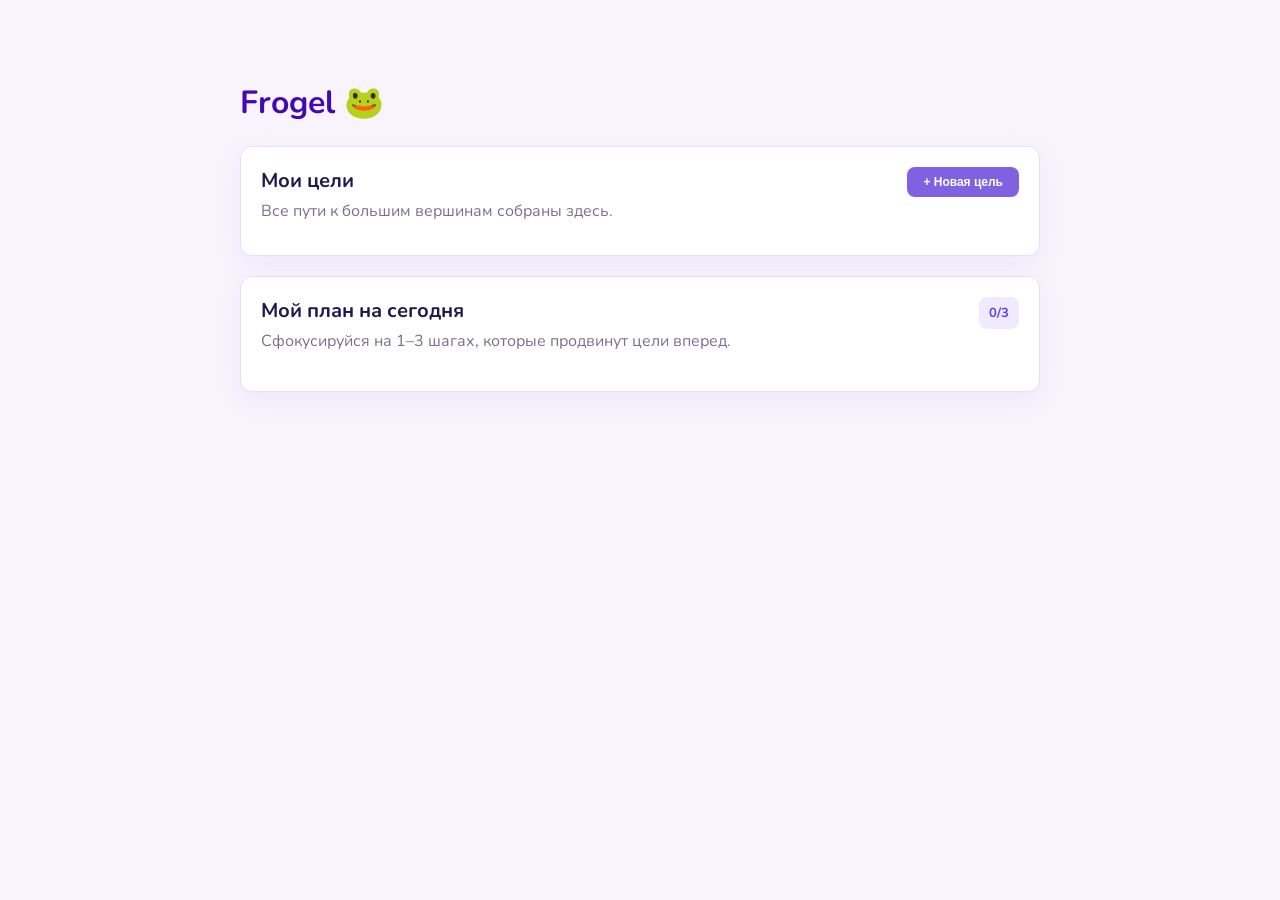
==== index.html @ 70a78878 "Polish goal modal and add step copy action" ====
<!DOCTYPE html>
<html lang="ru">
<head>
    <meta charset="UTF-8">
    <title>Frogel</title>

    <link rel="preconnect" href="https://fonts.googleapis.com">
    <link rel="preconnect" href="https://fonts.gstatic.com" crossorigin>
    <link href="https://fonts.googleapis.com/css2?family=Nunito:wght@400;600;700;800&display=swap" rel="stylesheet">

    <link rel="stylesheet" href="styles.css">

</head>
<body>
<h1>Frogel 🐸</h1>

<div class="my-goals-block">
    <div class="my-goals-header">
        <div>
            <h2>Мои цели</h2>
            <p>Все пути к большим вершинам собраны здесь.</p>
        </div>
        <button id="openNewGoalModal" class="new-goal-button" type="button">+ Новая цель</button>
    </div>
    <div id="goals"></div>
</div>

<div class="bottom-row">
    <section class="today-plan-card">
        <div class="today-plan-header">
            <div>
                <h2>Мой план на сегодня</h2>
                <p>
                    Сфокусируйся на 1–3 шагах, которые продвинут цели вперед.
                </p>
            </div>

            <span id="todayPlanCounter" class="today-plan-counter">
                0/3
            </span>
        </div>

        <div id="todayPlanList" class="today-plan-list"></div>

        <button
                id="dayResultsButton"
                class="day-results-button hidden"
                type="button">
            Итоги дня →
        </button>
    </section>

    <section id="attentionBlock" class="attention-card hidden">
        <div class="attention-header">
            <div>
                <h2>Требуют внимания</h2>
                <p>
                    Цели, к которым стоит вернуться.
                </p>
            </div>

            <span id="attentionCounter" class="attention-counter">
                0
            </span>
        </div>

        <div id="attentionList" class="attention-list"></div>

        <button
                id="showAllAttentionButton"
                class="attention-show-all hidden">
            Показать все
        </button>
    </section>
</div>

<div id="dayResultsModal" class="modal hidden">
    <div class="modal-content day-results-modal-content">
        <div class="day-results-modal-header">
            <div>
                <h2>Итоги дня</h2>
                <p>
                    Здесь собираются шаги, которые уже прошли через сегодняшний план.
                </p>
            </div>

            <button
                    id="closeDayResultsButton"
                    class="day-results-close-button"
                    type="button"
                    aria-label="Закрыть итоги дня">
                ×
            </button>
        </div>

        <div class="day-results-section">
            <h3>Пройдено</h3>
            <div id="dayResultsDoneList"></div>
        </div>

        <div class="day-results-section">
            <h3>Ещё в процессе</h3>
            <div id="dayResultsInProgressList"></div>
        </div>
    </div>
</div>

<div id="newGoalModal" class="modal hidden">
    <div class="new-goal-modal-content">

        <div class="add-step-modal-header">
            <div>
                <h2>Новая цель</h2>
                <p>Создай цель и сразу разбей её на первые шаги.</p>
            </div>
            <button id="closeNewGoalModal" class="modal-close-button" type="button">×</button>
        </div>

        <div class="new-goal-modal-body">
            <div class="add-step-field">
                <label for="newGoalTitle">Название цели</label>
                <input type="text" id="newGoalTitle" placeholder="Например: выучить испанский">
                <span class="field-error hidden" id="errorNewGoalTitle"></span>
            </div>

            <div class="add-step-field">
                <label for="newGoalDeadline">Срок цели</label>
                <input type="date" id="newGoalDeadline" class="add-step-date-input">
            </div>

            <div class="add-step-field">
                <label for="newGoalDescription">Описание</label>
                <textarea id="newGoalDescription" class="new-goal-textarea" placeholder="Что важно помнить об этой цели..." rows="2"></textarea>
            </div>

            <div class="new-goal-divider">
                <span class="new-goal-divider-label">Шаги</span>
            </div>

            <div id="newGoalStepsContainer"></div>

            <button id="addStepBlockButton" type="button" class="new-goal-add-step-btn">+ Добавить шаг</button>
        </div>

        <div class="new-goal-modal-footer">
            <button id="submitNewGoalButton" type="button" class="add-step-submit-button">Добавить</button>
        </div>

    </div>
</div>

<div id="deleteGoalModal" class="modal hidden">
    <div class="modal-content delete-goal-modal-content">
        <h2>Удалить цель?</h2>

        <p class="modal-hint">
            Цель и все её шаги исчезнут из маршрута.
        </p>

        <div class="modal-actions">
            <button
                    id="cancelDeleteGoalButton"
                    class="secondary-button"
                    type="button">
                Оставить
            </button>

            <button
                    id="confirmDeleteGoalButton"
                    class="danger-button"
                    type="button">
                Удалить
            </button>
        </div>
    </div>
</div>

<script src="api.js"></script>
<script src="deadlineUtils.js"></script>
<script src="russianTextUtils.js"></script>
<script src="toastUtils.js"></script>
<script src="todayPlan.js"></script>
<script src="attention.js"></script>
<script src="script.js"></script>

</body>
</html>
---- styles.css ----
:root {
    /* Spacing */
    --space-1:  4px;
    --space-2:  8px;
    --space-3:  12px;
    --space-4:  16px;
    --space-5:  20px;
    --space-6:  24px;
    --space-8:  32px;
    --space-10: 40px;
    --space-12: 48px;

    /* Border radius */
    --radius-sm:  8px;
    --radius-md:  12px;
    --radius-lg:  16px;
    --radius-xl:  20px;
    --radius-2xl: 24px;

    /* Font sizes */
    --font-xs:   12px;
    --font-base: 16px;
    --font-lg:   20px;
    --font-xl:   24px;
    --font-2xl:  32px;
}

  body {
            font-family: "Nunito", "Inter", "Segoe UI", system-ui, -apple-system, BlinkMacSystemFont, sans-serif;
            max-width: 800px;
            margin: 40px auto;
            padding: 20px;
            background-color: #f8f4fc;
        }

        h1 {
            color: #4408b4;
        }

.attention-card {
    background: #fffdf8;
    padding: 20px;
    margin-bottom: 20px;

    border-radius: 12px;
    border: 1px solid #ffe4b8;
    box-shadow: 0 8px 24px rgba(180, 160, 255, 0.12);
}

.attention-header {
    display: flex;
    justify-content: space-between;
    align-items: flex-start;
    gap: 16px;
}

.attention-header h2 {
    margin: 0 0 6px;
    color: #24194f;
    font-size: 20px;
}

.attention-header p {
    margin: 0;
    color: #7a6f91;
    line-height: 1.45;
}

.attention-counter {
    padding: 7px 10px;
    border-radius: 8px;

    background: #fff0d1;
    color: #9a6200;

    font-size: 13px;
    font-weight: 700;

    white-space: nowrap;
}

.attention-list {
    margin-top: 18px;

    border: none;
    border-radius: 12px;

    overflow: hidden;

    background: #fffffc;
}

.attention-list::before {
    content: "";
    display: none;
}

.attention-item {
    display: grid;
    grid-template-columns: auto 1fr auto;
    align-items: center;
    gap: 12px;

    padding: 14px 16px;

    background: #fffffc;
    border-bottom: 1px solid #fff4dd;
}

.attention-item:last-child {
    border-bottom: none;
}

.attention-dot {
    width: 10px;
    height: 10px;
    border-radius: 999px;
}

.attention-item-title {
    display: block;
    margin-bottom: 3px;

    color: #24194f;
    font-weight: 700;
}

.attention-item-reason {
    display: block;

    color: #7a6f91;
    font-size: 13px;
}

.attention-item-meta {
    display: block;
    font-size: var(--font-xs);
    line-height: 16px;
    color: #9b92b4;
    margin-bottom: 2px;
}

.attention-past .attention-dot {
    background: #eb5757;
}

.attention-soon .attention-dot {
    background: #f2c94c;
}

.attention-no-step .attention-dot {
    background: #8b7dff;
}

.attention-open-button {
    padding: 8px 12px;
    border-radius: 6px;

    background: #fffdf8;
    color: #5f3ee8;

    border: 1px solid #eadcff;

    font-size: 13px;
    font-weight: 700;
}

.attention-open-button:hover {
    background: #f5efff;
    transform: none;
}

.attention-show-all {
    margin-top: 12px;
    padding: 0;

    background: transparent;
    color: #5f3ee8;

    font-weight: 700;
}

.attention-show-all:hover {
    background: transparent;
    transform: none;
}

        .goal-card {
            display: grid;
            grid-template-columns: 1.4fr 1fr 0.6fr 0.8fr 40px;
            align-items: center;
            gap: var(--space-5);

            background: #ffffff;
            padding: var(--space-5) var(--space-6);
            margin-bottom: var(--space-3);

            border-radius: var(--radius-lg);
            border: 1px solid #eadcff;
            box-shadow: 0 8px 24px rgba(180, 160, 255, 0.14);
        }

        .my-goals-block .goal-card {
            border-radius: 0;
            border: none;
            border-bottom: 1px solid #f1e8ff;
            box-shadow: none;
            margin-bottom: 0;
            padding: var(--space-3) var(--space-4);
        }

        .my-goals-block .goal-card:last-child {
            border-bottom: none;
        }

        .my-goals-block .goal-card-clickable:hover {
            transform: none;
            background: #faf8ff;
            box-shadow: none;
        }

        .my-goals-block .goal-card h3 {
            font-size: var(--font-base);
        }

        .goal-card-clickable {
            cursor: pointer;
        }

        .goal-card-clickable:hover {
            transform: translateY(-2px);
            box-shadow: 0 12px 30px rgba(120, 90, 255, 0.18);
        }

        .goal-card-clickable:focus-visible {
            outline: none;
            border-color: #8061e2;
            box-shadow: 0 0 0 4px rgba(111, 76, 255, 0.16);
        }

        .goal-card h3 {
            margin: 0 0 4px;
            color: #24194f;
            font-size: var(--font-lg);
        }

        .goal-card-main {
            display: flex;
            align-items: center;
            gap: var(--space-4);
        }

        .goal-meta {
            margin: 0;
            color: #7a6f91;
            font-size: var(--font-xs);
        }

        .goal-card-progress-summary {
            display: flex;
            flex-direction: column;
            gap: 4px;
        }

        .goal-card-progress-summary span {
            color: #7a6f91;
            font-size: var(--font-xs);
        }

        .goal-card-progress-summary strong {
            color: #24194f;
            font-size: var(--font-lg);
        }

        .goal-card-route-point {
            display: flex;
            align-items: center;
            gap: 10px;
        }

        .goal-card-route-point strong {
            display: block;
            color: #24194f;
            font-size: var(--font-base);
        }

        .goal-card-route-label {
            display: block;
            margin-bottom: var(--space-1);

            color: #7a6f91;
            font-size: var(--font-xs);
            font-weight: 600;
        }

        .deadline-status-dot {
            width: 10px;
            height: 10px;
            flex: 0 0 10px;

            border-radius: 999px;
        }

        .deadline-dot-far {
            background: #6fcf97;
        }

        .deadline-dot-soon {
            background: #f2c94c;
        }

        .deadline-dot-past {
            background: #eb5757;
        }

        .deadline-dot-empty {
            background: #c9c2df;
        }

        .goal-card-actions {
            display: flex;
            gap: 8px;
            justify-content: flex-end;
            flex-wrap: wrap;
        }

        .goal-row-bar-cell {
            display: flex;
            align-items: center;
        }

        .goal-row-mini-bar {
            width: 100%;
            height: 10px;
            background: #f1e8ff;
            border-radius: 999px;
            overflow: hidden;
        }

        .goal-row-mini-fill {
            height: 100%;
            background: linear-gradient(135deg, #ff9ed8, #9dcfff, #bba7ff);
            border-radius: 999px;
            transition: width 0.25s ease;
        }

        .goal-row-count-block {
            display: flex;
            flex-direction: column;
            align-items: flex-start;
            gap: 2px;
            white-space: nowrap;
        }

        .goal-row-count {
            color: #7a6f91;
            font-size: var(--font-xs);
            line-height: 16px;
        }

        .goal-row-count-done {
            color: #24194f;
            font-weight: 700;
        }

        .goal-row-percent {
            color: #24194f;
            font-size: var(--font-base);
            font-weight: 700;
            line-height: 24px;
        }

        .today-plan-card {
            background: #ffffff;
            padding: 20px;
            margin-bottom: 20px;

            border-radius: 12px;
            border: 1px solid #eadcff;
            box-shadow: 0 8px 24px rgba(180, 160, 255, 0.14);
        }

        .today-plan-header {
            display: flex;
            justify-content: space-between;
            align-items: flex-start;
            gap: 16px;
        }

        .today-plan-header h2 {
            margin: 0 0 6px;
            color: #24194f;
            font-size: 20px;
        }

        .today-plan-header p {
            margin: 0;
            color: #7a6f91;
            line-height: 1.45;
        }

        .today-plan-counter {
            padding: 7px 10px;
            border-radius: 8px;

            background: #f0eaff;
            color: #5f3ee8;

            font-size: 13px;
            font-weight: 700;

            white-space: nowrap;
        }

        .today-plan-list {
            margin-top: 18px;
        }

        /* Shared empty state pattern */
        .empty-state {
            padding: var(--space-5) var(--space-6);
            border: 1px solid #eadcff;
            border-radius: var(--radius-lg);
            background: linear-gradient(135deg, #fff7fb, #f7f1ff);
            text-align: center;
        }

        .empty-state-title {
            font-size: var(--font-base);
            font-weight: 600;
            line-height: 24px;
            color: #24194f;
            margin: 0 0 var(--space-2);
        }

        .empty-state-text {
            font-size: var(--font-xs);
            line-height: 16px;
            color: #7a6f91;
            margin: 0;
        }

        .today-plan-empty {
            padding: 16px;
            border-radius: 8px;

            background: linear-gradient(135deg, #fff7fb, #f7f1ff);
            color: #7a6f91;

            line-height: 1.5;
        }

        .today-plan-item {
            display: flex;
            align-items: center;
            gap: 10px;

            padding: 12px 0;
            border-bottom: 1px solid #f1e8ff;
        }

        .today-plan-item {
            position: relative;
        }

        .today-plan-remove-button {
            margin-left: auto;

            width: 32px;
            height: 32px;
            padding: 0;

            display: flex;
            align-items: center;
            justify-content: center;

            border-radius: 8px;

            background: #f0eaff;
            color: #5f3ee8;

            font-size: 22px;
            line-height: 1;
            font-weight: 700;
        }

        .today-plan-remove-button:hover {
            background: #e2d8ff;
            transform: none;
        }

        .today-plan-item:last-child {
            border-bottom: none;
        }

        .today-plan-item input[type="checkbox"] {
            width: 18px;
            height: 18px;
        }

        .today-plan-item-text {
            display: flex;
            flex-direction: column;
            gap: 3px;
        }

        .today-plan-item-title {
            color: #24194f;
            font-weight: 700;
        }

        .today-plan-item-goal {
            color: #7a6f91;
            font-size: 13px;
        }

        .today-plan-item.completed .today-plan-item-title {
            text-decoration: line-through;
            opacity: 0.65;
        }

        .day-results-button {
            margin-top: 14px;
            padding: 0;

            background: transparent;
            color: #5f3ee8;

            font-weight: 700;
        }

        .day-results-button:hover {
            background: transparent;
            transform: none;
        }

        .progress-bar {
            width: 100%;
            height: 12px;
            background: #f1e8ff;
            border-radius: 999px;
            overflow: hidden;
            margin: var(--space-3) 0 var(--space-4);
        }

        .progress-fill {
            height: 100%;
            border-radius: 999px;
            background: linear-gradient(135deg, #ff9ed8, #9dcfff, #bba7ff);
            transition: width 0.25s ease;
        }

        .route-point {
            display: flex;
            flex-direction: column;
            gap: var(--space-1);

            margin-top: var(--space-4);
            padding: var(--space-4);

            border-radius: var(--radius-md);
            border: 1px solid #eadcff;

            background: linear-gradient(135deg, #fff7fb, #f7f1ff);
        }

        .route-point-content {
            display: flex;
            justify-content: space-between;
            align-items: center;
            gap: 16px;
        }

        .route-point-content > div {
            display: flex;
            flex-direction: column;
            gap: 4px;
        }

        .route-point-edit-button {
            padding: var(--space-2) var(--space-4);
            border-radius: var(--radius-sm);

            background: rgba(111, 76, 255, 0.1);
            color: #5f3ee8;

            font-size: var(--font-xs);
            font-weight: 700;

            white-space: nowrap;
        }

        .route-point-edit-button:hover {
            background: rgba(111, 76, 255, 0.16);
        }

        .route-point-label {
            font-size: 12px;
            font-weight: 700;
            letter-spacing: 0.03em;
            text-transform: uppercase;
            color: #8b7dff;
        }

        .route-point strong {
            color: #3b2f63;
            font-size: var(--font-base);
        }

        .route-point small {
            color: #7a6f91;
        }

        .route-point-far {
            border-color: #cdeedc;
            background: linear-gradient(135deg, #f7fff9, #eafaf1);
        }

        .route-point-soon {
            border-color: #ffe6a8;
            background: linear-gradient(135deg, #fffdf5, #fff6d8);
        }

        .route-point-past {
            border-color: #ffb8c8;
            background: linear-gradient(135deg, #fff5f7, #ffe8ee);
        }

        .route-point-empty {
            border-style: dashed;
            background: #ffffff;
        }

        .goal-page {
            max-width: 900px;
            margin: 40px auto;
            padding: 24px;
        }

        .back-link {
            display: inline-block;
            margin-bottom: 20px;
            color: #7b61ff;
            text-decoration: none;
            font-weight: 600;
        }

        .goal-hero,
        .goal-section {
            background: #ffffff;
            border: 1px solid #eadcff;
            border-radius: var(--radius-lg);
            padding: var(--space-6);
            margin-bottom: var(--space-5);
            box-shadow: 0 10px 30px rgba(180, 160, 255, 0.16);
        }

        .goal-hero h1 {
            margin-top: 0;
            margin-bottom: var(--space-2);
            color: #3b2f63;
            font-size: var(--font-2xl);
            line-height: 1.2;
        }

        .goal-section h2 {
            font-size: var(--font-lg);
            margin: 0;
            color: #24194f;
        }

        .goal-hero > p {
            font-size: var(--font-base);
            color: #7a6f91;
            margin: var(--space-2) 0;
            line-height: 1.5;
        }

        #goalProgress {
            font-weight: 700;
            color: #24194f;
            font-size: var(--font-lg);
        }

        #goalParts > div {
            display: flex;
            justify-content: space-between;
            align-items: center;
            gap: var(--space-4);
            padding: var(--space-4) 0;
            border-bottom: 1px solid #f1e8ff;
        }

        #goalParts > div:last-child {
            border-bottom: none;
        }

        #goalParts label {
            display: flex;
            align-items: center;
            gap: 10px;
        }

        #goalParts input[type="checkbox"] {
            width: 18px;
            height: 18px;
        }

        #newPartInput {
            width: 100%;
            box-sizing: border-box;
            padding: 12px 14px;
            margin-bottom: 12px;
            border: 1px solid #eadcff;
            border-radius: 12px;
        }

        button {
            cursor: pointer;
            border: none;
            border-radius: 8px;
            padding: 10px 16px;
            font-size: 14px;
            font-weight: 600;
            transition: 0.2s;
        }

        .delete-button {
            background: #f1e8ff;
            color: #6b4eff;
        }

        .delete-button:hover {
            background: #eadcff;
        }

        button:hover {
            transform: translateY(-1px);
        }

        #addPartButton {
            background: #8061e2;
            color: white;
        }

        #addPartButton:hover {
            background: #5f3ee8;

        }

        .completed-part {
            text-decoration: line-through;
            opacity: 0.6;
        }

        .icon-delete-button {
            width: 40px;
            height: 40px;
            padding: 0;
            border-radius: var(--radius-sm);
            background: #f0eaff;
            color: #6b4eff;
            font-size: 20px;
            font-weight: 700;
            line-height: 1;
        }

        .icon-delete-button:hover {
            background: #eadcff;
            transform: none;
        }

        .goal-top-actions {
            display: flex;
            justify-content: space-between;
            align-items: center;
            margin-bottom: 20px;
        }

        .danger-button {
            background: #fde8f2;
            color: #9b2255;
            border: 1px solid #f0b8d4;
        }

        .danger-button:hover {
            background: #fbd5e8;
            transform: none;
        }

        .goal-layout {
            display: grid;
            grid-template-columns: 2fr 1fr;
            gap: var(--space-5);
        }

        .goal-main-column,
        .goal-side-column {
            display: flex;
            flex-direction: column;
            gap: var(--space-5);
        }

        .hidden {
            display: none;
        }

        .modal {
            position: fixed;
            inset: 0;

            background: rgba(0,0,0,0.35);

            display: flex;
            justify-content: center;
            align-items: center;

            z-index: 1000;
        }

        .modal-content {
            width: 420px;

            background: white;

            border-radius: 12px;

            padding: 24px;

            box-shadow: 0 20px 50px rgba(0,0,0,0.15);
        }

        .day-results-modal-content {
            max-width: 520px;
        }

        .day-results-modal-header {
            display: flex;
            justify-content: space-between;
            align-items: flex-start;
            gap: 16px;

            margin-bottom: 20px;
        }

        .day-results-modal-header h2 {
            margin: 0 0 6px;
            color: #24194f;
        }

        .day-results-modal-header p {
            margin: 0;
            color: #7a6f91;
            line-height: 1.45;
        }

        .day-results-close-button {
            width: 36px;
            height: 36px;
            padding: 0;

            border-radius: 12px;

            background: #f0eaff;
            color: #5f3ee8;

            font-size: 24px;
            line-height: 1;
        }

        .day-results-close-button:hover {
            background: #e2d8ff;
        }

        .day-results-section {
            padding: 16px;
            border-radius: 12px;

            background: linear-gradient(135deg, #ffffff, #faf7ff);
            border: 1px solid #eadcff;
        }

        .day-results-section + .day-results-section {
            margin-top: 14px;
        }

        .day-results-section h3 {
            margin: 0 0 12px;
            color: #24194f;
            font-size: 16px;
        }

        .day-results-item {
            display: flex;
            align-items: center;
            gap: 10px;

            padding: 10px 0;
            border-bottom: 1px solid #f1e8ff;
        }

        .day-results-item:last-child {
            border-bottom: none;
        }

        .day-results-marker {
            width: 22px;
            height: 22px;
            flex: 0 0 22px;

            display: flex;
            align-items: center;
            justify-content: center;

            border-radius: 999px;

            font-size: 13px;
            font-weight: 700;
        }

        .day-results-marker.done {
            background: #eafaf1;
            color: #2f9e62;
        }

        .day-results-marker.progress {
            background: #fff6d8;
            color: #b7791f;
        }

        .day-results-text {
            display: flex;
            flex-direction: column;
            gap: 3px;
        }

        .day-results-title {
            color: #24194f;
            font-weight: 700;
        }

        .day-results-goal {
            color: #7a6f91;
            font-size: 13px;
        }

        .day-results-empty {
            color: #7a6f91;
            line-height: 1.5;
        }

        .deadline-modal-content {
            max-width: 420px;
        }

        .deadline-modal-content h2 {
            margin-top: 0;
            margin-bottom: 8px;
            color: #2f275f;
        }

        .delete-goal-modal-content h2 {
            margin: 0 0 var(--space-2);
            color: #24194f;
            font-size: var(--font-lg);
        }

        .modal-hint {
            margin: 0 0 18px;
            color: #7a6f91;
            line-height: 1.5;
        }

        .deadline-date-input {
            width: 100%;
            box-sizing: border-box;

            padding: 13px 14px;
            border: 1px solid #eadcff;
            border-radius: 12px;

            font-family: inherit;
            font-size: 15px;
            color: #6f6685;

            background: #ffffff;
        }

        .deadline-date-input:focus {
            outline: none;
            border-color: #8061e2;
            box-shadow: 0 0 0 4px rgba(111, 76, 255, 0.14);
        }

        .modal-actions {
            margin-top: 16px;

            display: flex;
            justify-content: flex-end;
            gap: 12px;
        }

        .section-header {
            display: flex;
            justify-content: space-between;
            align-items: center;
        }

        #goalParts > .empty-state {
            margin-top: var(--space-4);
            display: block;
            padding: var(--space-5) var(--space-6);
        }

        .modal.hidden {
            display: none;
        }

        .next-step-card {
            position: sticky;
            top: 24px;
        }

        .secondary-button {
            background: #f1e8ff;
            color: #6b4eff;
        }

        .deadline-text {
            color: #7a6f91;
            margin-top: -8px;
        }


        @media (max-width: 760px) {
            .goal-card {
                grid-template-columns: 1fr;
                align-items: flex-start;
            }

            .goal-card-actions {
                justify-content: flex-start;
            }

            .route-point-content {
                align-items: flex-start;
            }

            .route-point-edit-button {
                padding: var(--space-2) var(--space-4);
                border-radius: var(--radius-sm);

                background: #e9e0ff;
                color: #5f3ee8;

                font-size: var(--font-xs);
                font-weight: 700;

                white-space: nowrap;
            }

            .route-point-edit-button:hover {
                background: #ded0ff;
            }

            .today-plan-header {
                flex-direction: column;
            }

            .today-plan-counter {
                align-self: flex-start;
            }

            .attention-header {
                flex-direction: column;
            }

            .attention-counter {
                align-self: flex-start;
            }

            .attention-item {
                grid-template-columns: auto 1fr;
            }

            .attention-open-button {
                grid-column: 2;
                justify-self: flex-start;
            }
        }

        /* Add step modal — clean version */

        #addPartModal .add-step-modal {
            position: relative;

            width: 520px;
            max-width: calc(100vw - 40px);

            padding: 32px;

            border-radius: 18px;
            background: #ffffff;

            box-shadow: 0 24px 70px rgba(40, 30, 80, 0.18);
        }

        .add-step-modal-header {
            display: flex;
            justify-content: space-between;
            align-items: flex-start;
            gap: 20px;

            margin-bottom: 24px;
        }

        .add-step-modal-header h2 {
            margin: 0 48px 8px 0;

            color: #24194f;
            font-size: var(--font-xl);
            line-height: 1.2;
        }

        .add-step-modal-header p {
            margin: 0;
            max-width: 360px;

            color: #7a6f91;
            font-size: 16px;
            line-height: 1.45;
        }

        #closePartModalButton {
            position: absolute;
            top: 24px;
            right: 24px;

            width: 40px;
            height: 40px;
            padding: 0;

            display: flex;
            align-items: center;
            justify-content: center;

            border-radius: 12px;

            background: #f0eaff;
            color: #5f3ee8;

            font-size: 24px;
            font-weight: 800;
            line-height: 1;
        }

        #closePartModalButton:hover {
            background: #e2d8ff;
            transform: none;
        }

        .add-step-field {
            display: flex;
            flex-direction: column;
            gap: 8px;

            margin-bottom: 16px;
        }

        .add-step-field label,
        .add-step-label-row label {
            color: #7a6f91;
            font-size: 13px;
            font-weight: 700;
        }

        .add-step-label-row {
            display: flex;
            align-items: center;
            gap: 8px;
        }

        .add-step-field input,
        .add-step-field select {
            width: 100%;
            box-sizing: border-box;

            padding: 13px 14px;

            border: 1px solid #eadcff;
            border-radius: 12px;

            background: #ffffff;

            font-family: inherit;
            font-size: 15px;
            color: #24194f;
        }

        .add-step-field input::placeholder {
            color: #9b92b4;
        }

        .add-step-field input:focus,
        .add-step-field select:focus {
            outline: none;
            border-color: #8061e2;
            box-shadow: 0 0 0 4px rgba(128, 97, 226, 0.14);
        }

        .add-step-date-input {
            color: #6f6685;
        }

        .add-step-date-input::-webkit-datetime-edit {
            color: #6f6685;
            font-family: inherit;
        }

        .add-step-date-input::-webkit-datetime-edit-day-field,
        .add-step-date-input::-webkit-datetime-edit-month-field,
        .add-step-date-input::-webkit-datetime-edit-year-field,
        .add-step-date-input::-webkit-datetime-edit-text {
            color: #6f6685;
            font-family: inherit;
        }

        .field-help-button {
            width: 20px;
            height: 20px;
            padding: 0;

            display: inline-flex;
            align-items: center;
            justify-content: center;

            border-radius: 999px;

            background: #f0eaff;
            color: #5f3ee8;

            font-size: 12px;
            font-weight: 800;
        }

        .field-help-button:hover {
            background: #e2d8ff;
            transform: none;
        }

        .measurable-fields {
            padding: 16px;
            margin-bottom: 16px;

            border-radius: 14px;
            border: 1px solid #eadcff;

            background: #fffafd;
        }

        .add-step-grid {
            display: grid;
            grid-template-columns: 1fr 1fr;
            gap: 12px;
        }

        .add-step-grid .add-step-field {
            margin-bottom: 0;
        }

        .add-step-submit-button {
            width: 100%;
            margin-top: 4px;

            padding: 13px 16px;
            border-radius: 12px;

            background: #8061e2;
            color: #ffffff;

            font-size: 15px;
            font-weight: 800;
        }

        .add-step-submit-button:hover {
            background: #5f3ee8;
            transform: none;
        }

        @media (max-width: 760px) {
            #addPartModal .add-step-modal {
                width: calc(100vw - 40px);
                padding: 24px;
            }

            .add-step-grid {
                grid-template-columns: 1fr;
            }
        }

        @media (max-width: 760px) {
            #newGoalModal {
                padding: 16px;
            }

            .new-goal-modal-content {
                width: 100%;
                max-height: calc(100vh - 32px);
            }

            .new-goal-modal-content > .add-step-modal-header,
            .new-goal-modal-body,
            .new-goal-modal-footer {
                padding-left: 20px;
                padding-right: 20px;
            }
        }

        .goal-part-row {
            display: flex;
            justify-content: space-between;
            align-items: flex-start;
            gap: 16px;
        }

        .goal-part-left {
            display: flex;
            flex-direction: column;
            gap: 8px;
        }

        .goal-part-label {
            display: flex;
            align-items: flex-start;
            gap: 10px;
        }

        .goal-part-text {
            display: flex;
            flex-direction: column;
            gap: 4px;
        }

        .goal-part-measured-text {
            color: #7a6f91;
            font-size: var(--font-xs);
        }

        .goal-part-details {
            margin-left: 28px;

            color: #7a6f91;
            font-size: var(--font-xs);
        }

        .goal-part-actions {
            display: flex;
            align-items: center;
            gap: 8px;
        }

        .goal-part-progress-button,
        .goal-part-details-toggle {
            padding: var(--space-2) var(--space-3);
            border-radius: var(--radius-sm);

            background: #f0eaff;
            color: #5f3ee8;

            font-size: var(--font-xs);
            font-weight: 700;
        }

        .goal-part-progress-button:hover,
        .goal-part-details-toggle:hover {
            background: #e2d8ff;
            transform: none;
        }

        .goal-part-details-toggle {
            width: 40px;
            height: 40px;
            padding: 0;
        }

        .add-progress-modal {
            width: 420px;
            max-width: calc(100vw - 40px);
        }

        /* Step type toggle */
        .step-type-toggle {
            display: flex;
            gap: 8px;
        }

        .step-type-btn {
            flex: 1;
            padding: 10px 14px;

            border-radius: 10px;
            border: 1.5px solid #eadcff;

            background: #faf8ff;
            color: #7a6f91;

            font-size: 14px;
            font-weight: 600;

            text-align: center;
            cursor: pointer;
            transition: background 0.15s, border-color 0.15s, color 0.15s;
        }

        .step-type-btn:hover {
            background: #f0eaff;
            transform: none;
        }

        .step-type-btn--active {
            background: #8061e2;
            color: #ffffff;
            border-color: #8061e2;
        }

        .step-type-btn--active:hover {
            background: #5f3ee8;
            border-color: #5f3ee8;
        }

        .step-type-helper {
            margin: 4px 0 0;
            color: #9b92b4;
            font-size: 13px;
            line-height: 1.45;
        }

        /* Inline field errors */
        .field-error {
            color: #c0392b;
            font-size: var(--font-xs);
            font-weight: 400;
            line-height: 16px;
            margin-left: var(--space-3);
        }

        /* Step three-dot action menu */
        .step-menu-wrapper {
            position: relative;
            display: flex;
            align-items: center;
        }

        .step-menu-trigger {
            width: 32px;
            height: 32px;
            padding: 0;

            display: flex;
            align-items: center;
            justify-content: center;

            border-radius: var(--radius-sm);

            background: transparent;
            color: #7a6f91;

            font-size: 18px;
            font-weight: 700;
            line-height: 1;
            letter-spacing: -1px;
        }

        .step-menu-trigger:hover {
            background: #f0eaff;
            color: #5f3ee8;
            transform: none;
        }

        .step-menu {
            position: absolute;
            right: 0;
            top: calc(100% + var(--space-1));
            z-index: 200;

            min-width: 140px;
            padding: var(--space-1);

            background: #ffffff;
            border: 1px solid #eadcff;
            border-radius: var(--radius-md);
            box-shadow: 0 8px 24px rgba(120, 90, 255, 0.14);
        }

        .step-menu-item {
            display: block;
            width: 100%;
            padding: var(--space-2) var(--space-3);

            border-radius: var(--radius-sm);

            background: transparent;
            color: #24194f;

            font-size: var(--font-xs);
            font-weight: 600;
            text-align: left;
        }

        .step-menu-item:hover {
            background: #f8f4ff;
            transform: none;
        }

        .step-menu-item--delete {
            color: #9b2255;
        }

        .step-menu-item--delete:hover {
            background: #fde8f2;
        }

        /* Goal page — specific button styles */
        #openAddPartModalButton {
            background: #8061e2;
            color: white;
            font-size: var(--font-base);
        }

        #openAddPartModalButton:hover {
            background: #5f3ee8;
        }

        #saveDeadlineButton {
            background: #8061e2;
            color: white;
        }

        #saveDeadlineButton:hover {
            background: #5f3ee8;
        }

        .modal-close-button {
            width: 40px;
            height: 40px;
            padding: 0;
            border-radius: var(--radius-sm);
            background: #f0eaff;
            color: #5f3ee8;
            font-size: 24px;
            font-weight: 700;
            line-height: 1;
        }

        .modal-close-button:hover {
            background: #e2d8ff;
            transform: none;
        }

        .next-step-card .secondary-button {
            width: 100%;
            margin-top: var(--space-3);
        }

        /* Main page layout — Мои цели block */
        .my-goals-block {
            background: #ffffff;
            padding: 20px 20px 16px;
            margin-bottom: 20px;
            border-radius: 12px;
            border: 1px solid #eadcff;
            box-shadow: 0 8px 24px rgba(180, 160, 255, 0.14);
        }

        .my-goals-header {
            display: flex;
            justify-content: space-between;
            align-items: flex-start;
            gap: var(--space-4);
            margin-bottom: 16px;
        }

        .new-goal-button {
            flex-shrink: 0;
            padding: var(--space-2) var(--space-4);
            border-radius: var(--radius-sm);
            background: #8061e2;
            color: #ffffff;
            font-size: var(--font-xs);
            font-weight: 700;
            white-space: nowrap;
        }

        .new-goal-button:hover {
            background: #5f3ee8;
            transform: none;
        }

        .my-goals-header h2 {
            margin: 0 0 6px;
            color: #24194f;
            font-size: 20px;
        }

        .my-goals-header p {
            margin: 0;
            color: #7a6f91;
            line-height: 1.45;
        }

.my-goals-block .goal-card-route-point strong {
            display: inline;
            font-size: var(--font-xs);
            font-weight: 700;
            line-height: 16px;
            color: #3b2f63;
        }

        .my-goals-block .empty-state {
            margin-bottom: var(--space-4);
        }

        /* Main page layout — bottom row */
        .bottom-row {
            display: flex;
            gap: 16px;
            align-items: flex-start;
            margin-bottom: 20px;
        }

        .bottom-row > .today-plan-card,
        .bottom-row > .attention-card {
            flex: 1;
            min-width: 0;
            margin-bottom: 0;
        }

        @media (max-width: 760px) {
            .bottom-row {
                flex-direction: column;
            }

            .bottom-row > .today-plan-card,
            .bottom-row > .attention-card {
                width: 100%;
            }
        }

        /* Toast notifications */
        #frogel-toast-container {
            position: fixed;
            bottom: var(--space-6);
            right: var(--space-6);
            z-index: 9999;
            display: flex;
            flex-direction: column;
            gap: var(--space-2);
            pointer-events: none;
        }

        .frogel-toast {
            background: #ffffff;
            border: 1px solid #eadcff;
            border-left: 3px solid #b89eff;
            border-radius: var(--radius-md);
            box-shadow: 0 4px 16px rgba(100, 80, 160, 0.12);
            padding: var(--space-3) var(--space-4);
            font-size: var(--font-xs);
            line-height: 16px;
            color: #24194f;
            max-width: 280px;
            pointer-events: auto;

            opacity: 0;
            transform: translateY(8px);
            transition: opacity 0.2s ease, transform 0.2s ease;
        }

        .frogel-toast--visible {
            opacity: 1;
            transform: translateY(0);
        }

        .frogel-toast--success {
            border-left-color: #7ec88a;
        }

        .frogel-toast--info {
            border-left-color: #b89eff;
        }

        .frogel-toast--warning {
            border-left-color: #f0c060;
        }

        .frogel-toast--error {
            border-left-color: #f0a0b8;
        }

        /* New Goal Modal */
        #newGoalModal {
            padding: 40px 24px;
        }

        .new-goal-modal-content {
            position: relative;
            display: flex;
            flex-direction: column;
            width: min(560px, calc(100vw - 48px));
            max-height: calc(100vh - 80px);
            overflow: hidden;
            border-radius: var(--radius-xl);
            background: #ffffff;
            box-shadow: 0 24px 70px rgba(40, 30, 80, 0.18);
        }

        .new-goal-modal-content > .add-step-modal-header {
            flex-shrink: 0;
            padding: 32px 32px 0;
        }

        .new-goal-modal-body {
            flex: 1;
            min-height: 0;
            overflow-y: auto;
            padding: 0 32px var(--space-8);
        }

        .new-goal-modal-footer {
            flex-shrink: 0;
            padding: 12px 32px 28px;
            border-top: 1px solid #f1e8ff;
        }

        #closeNewGoalModal {
            position: absolute;
            top: 24px;
            right: 24px;
        }

        .new-goal-divider {
            display: flex;
            align-items: center;
            gap: var(--space-3);
            margin: var(--space-6) 0 var(--space-4);
        }

        .new-goal-divider::before,
        .new-goal-divider::after {
            content: "";
            flex: 1;
            height: 1px;
            background: #eadcff;
        }

        .new-goal-divider-label {
            font-size: var(--font-xs);
            font-weight: 700;
            color: #9b92b4;
            white-space: nowrap;
        }

        .new-goal-step-block {
            padding: var(--space-4) 0;
            border-top: 1px solid #f1e8ff;
        }

        .new-goal-step-block:first-child {
            border-top: none;
            padding-top: 0;
        }

        .new-goal-step-header {
            display: flex;
            justify-content: space-between;
            align-items: center;
            margin-bottom: var(--space-3);
        }

        .new-goal-step-number {
            font-size: var(--font-xs);
            font-weight: 700;
            color: #9b92b4;
        }

        .new-goal-step-remove {
            width: 28px;
            height: 28px;
            padding: 0;
            border-radius: var(--radius-sm);
            background: transparent;
            color: #9b92b4;
            font-size: 18px;
            line-height: 1;
        }

        .new-goal-step-remove:hover {
            background: #fde8f2;
            color: #9b2255;
            transform: none;
        }

        .new-goal-add-step-btn {
            margin-top: var(--space-4);
            padding: var(--space-2) var(--space-4);
            border-radius: var(--radius-sm);
            background: #f0eaff;
            color: #5f3ee8;
            font-size: var(--font-xs);
            font-weight: 700;
        }

        .new-goal-add-step-btn:hover {
            background: #e2d8ff;
            transform: none;
        }

        .new-goal-textarea {
            width: 100%;
            box-sizing: border-box;
            padding: 13px 14px;
            border: 1px solid #eadcff;
            border-radius: var(--radius-md);
            background: #ffffff;
            font-family: inherit;
            font-size: var(--font-base);
            color: #24194f;
            resize: vertical;
            min-height: 72px;
            line-height: 1.5;
        }

        .new-goal-textarea::placeholder {
            color: #9b92b4;
        }

        .new-goal-textarea:focus {
            outline: none;
            border-color: #8061e2;
            box-shadow: 0 0 0 4px rgba(128, 97, 226, 0.14);
        }

        #submitNewGoalButton {
            margin-top: 0;
        }
        }
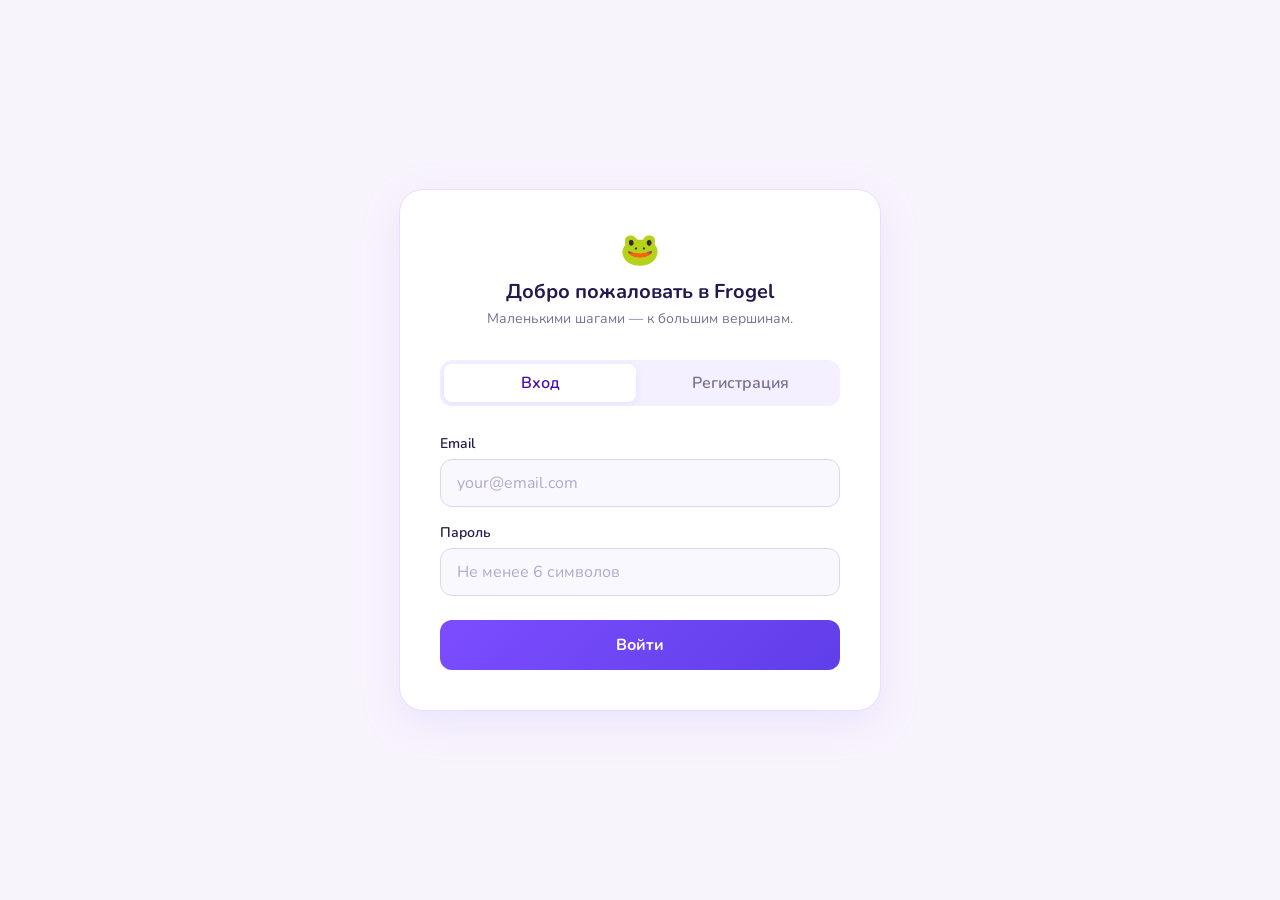
==== commit eb04b8f2: "Add frontend auth flow" ====
--- a/index.html
+++ b/index.html
@@ -12,7 +12,10 @@
 
 </head>
 <body>
-<h1>Frogel 🐸</h1>
+<div class="app-header">
+    <h1>Frogel 🐸</h1>
+    <button id="logoutButton" class="logout-button" type="button">Выйти</button>
+</div>
 
 <div class="my-goals-block">
     <div class="my-goals-header">
@@ -80,7 +83,7 @@
             <div>
                 <h2>Итоги дня</h2>
                 <p>
-                    Здесь собираются шаги, которые уже прошли через сегодняшний план.
+                    Здесь собраны шаги, которые были в плане сегодня.
                 </p>
             </div>
 
@@ -175,7 +178,20 @@
     </div>
 </div>
 
+<div id="discardNewGoalModal" class="modal hidden">
+    <div class="modal-content delete-goal-modal-content">
+        <h2>Закрыть без сохранения?</h2>
+        <p class="modal-hint">Введённые данные не сохранятся.</p>
+        <div class="modal-actions">
+            <button id="cancelDiscardNewGoalButton" class="secondary-button" type="button">Остаться</button>
+            <button id="confirmDiscardNewGoalButton" class="danger-button" type="button">Закрыть</button>
+        </div>
+    </div>
+</div>
+
 <script src="api.js"></script>
+<script src="auth.js"></script>
+<script>requireAuth();</script>
 <script src="deadlineUtils.js"></script>
 <script src="russianTextUtils.js"></script>
 <script src="toastUtils.js"></script>
--- a/styles.css
+++ b/styles.css
@@ -35,7 +35,34 @@
 
         h1 {
             color: #4408b4;
-        }
+            margin: 0;
+        }
+
+.app-header {
+    display: flex;
+    align-items: center;
+    justify-content: space-between;
+    margin-bottom: 24px;
+}
+
+.logout-button {
+    padding: 8px 16px;
+    border-radius: 8px;
+    border: 1px solid #eadcff;
+    background: transparent;
+    color: #7a6f91;
+    font-size: 14px;
+    font-weight: 600;
+    font-family: inherit;
+    cursor: pointer;
+    transition: background 0.15s, color 0.15s;
+}
+
+.logout-button:hover {
+    background: #f5f0ff;
+    color: #4408b4;
+    transform: none;
+}
 
 .attention-card {
     background: #fffdf8;
@@ -111,6 +138,10 @@
     border-bottom: none;
 }
 
+.attention-item > div {
+    min-width: 0;
+}
+
 .attention-dot {
     width: 10px;
     height: 10px;
@@ -118,18 +149,27 @@
 }
 
 .attention-item-title {
-    display: block;
+    display: -webkit-box;
+    -webkit-line-clamp: 2;
+    -webkit-box-orient: vertical;
+    overflow: hidden;
     margin-bottom: 3px;
 
     color: #24194f;
     font-weight: 700;
+    overflow-wrap: break-word;
+    word-break: break-word;
 }
 
 .attention-item-reason {
-    display: block;
+    display: -webkit-box;
+    -webkit-line-clamp: 2;
+    -webkit-box-orient: vertical;
+    overflow: hidden;
 
     color: #7a6f91;
     font-size: 13px;
+    overflow-wrap: break-word;
 }
 
 .attention-item-meta {
@@ -138,6 +178,9 @@
     line-height: 16px;
     color: #9b92b4;
     margin-bottom: 2px;
+    overflow: hidden;
+    text-overflow: ellipsis;
+    white-space: nowrap;
 }
 
 .attention-past .attention-dot {
@@ -150,6 +193,10 @@
 
 .attention-no-step .attention-dot {
     background: #8b7dff;
+}
+
+.attention-inactive .attention-dot {
+    background: #b0a8cc;
 }
 
 .attention-open-button {
@@ -242,18 +289,29 @@
             margin: 0 0 4px;
             color: #24194f;
             font-size: var(--font-lg);
+            overflow: hidden;
+            text-overflow: ellipsis;
+            white-space: nowrap;
         }
 
         .goal-card-main {
             display: flex;
             align-items: center;
             gap: var(--space-4);
+            min-width: 0;
+        }
+
+        .goal-card-main > div {
+            min-width: 0;
         }
 
         .goal-meta {
             margin: 0;
             color: #7a6f91;
             font-size: var(--font-xs);
+            overflow: hidden;
+            text-overflow: ellipsis;
+            white-space: nowrap;
         }
 
         .goal-card-progress-summary {
@@ -489,6 +547,69 @@
             transform: none;
         }
 
+        .today-plan-remove-popover {
+            position: fixed;
+            z-index: 600;
+            background: #ffffff;
+            border: 1.5px solid #e2d8ff;
+            border-radius: 12px;
+            box-shadow: 0 4px 20px rgba(80, 60, 160, 0.12);
+            padding: 12px 14px;
+            display: flex;
+            flex-direction: column;
+            gap: 10px;
+            min-width: 152px;
+        }
+
+        .today-plan-remove-popover-text {
+            margin: 0;
+            color: #24194f;
+            font-size: var(--font-xs);
+            line-height: 16px;
+            font-weight: 600;
+        }
+
+        .today-plan-remove-popover-actions {
+            display: flex;
+            gap: 8px;
+        }
+
+        .today-plan-remove-popover-confirm {
+            flex: 1;
+            padding: 6px 0;
+            background: #8061e2;
+            color: #ffffff;
+            border: none;
+            border-radius: 8px;
+            font-size: var(--font-xs);
+            font-family: inherit;
+            font-weight: 600;
+            cursor: pointer;
+            line-height: 16px;
+        }
+
+        .today-plan-remove-popover-confirm:hover {
+            background: #6b4fd1;
+        }
+
+        .today-plan-remove-popover-cancel {
+            flex: 1;
+            padding: 6px 0;
+            background: #f3eeff;
+            color: #7a6f91;
+            border: 1.5px solid #e2d8ff;
+            border-radius: 8px;
+            font-size: var(--font-xs);
+            font-family: inherit;
+            font-weight: 600;
+            cursor: pointer;
+            line-height: 16px;
+        }
+
+        .today-plan-remove-popover-cancel:hover {
+            background: #e8dcff;
+        }
+
         .today-plan-item:last-child {
             border-bottom: none;
         }
@@ -502,16 +623,24 @@
             display: flex;
             flex-direction: column;
             gap: 3px;
+            flex: 1 1 0;
+            min-width: 0;
         }
 
         .today-plan-item-title {
             color: #24194f;
             font-weight: 700;
+            overflow: hidden;
+            text-overflow: ellipsis;
+            white-space: nowrap;
         }
 
         .today-plan-item-goal {
             color: #7a6f91;
             font-size: 13px;
+            overflow: hidden;
+            text-overflow: ellipsis;
+            white-space: nowrap;
         }
 
         .today-plan-item.completed .today-plan-item-title {
@@ -532,6 +661,16 @@
         .day-results-button:hover {
             background: transparent;
             transform: none;
+        }
+
+        .day-results-button:focus {
+            outline: none;
+        }
+
+        .day-results-button:focus-visible {
+            outline: 2px solid #c4b5fd;
+            outline-offset: 3px;
+            border-radius: 4px;
         }
 
         .progress-bar {
@@ -661,6 +800,8 @@
             color: #3b2f63;
             font-size: var(--font-2xl);
             line-height: 1.2;
+            overflow-wrap: anywhere;
+            word-break: break-word;
         }
 
         .goal-section h2 {
@@ -683,10 +824,6 @@
         }
 
         #goalParts > div {
-            display: flex;
-            justify-content: space-between;
-            align-items: center;
-            gap: var(--space-4);
             padding: var(--space-4) 0;
             border-bottom: 1px solid #f1e8ff;
         }
@@ -697,13 +834,15 @@
 
         #goalParts label {
             display: flex;
-            align-items: center;
+            align-items: flex-start;
             gap: 10px;
         }
 
         #goalParts input[type="checkbox"] {
             width: 18px;
             height: 18px;
+            flex-shrink: 0;
+            margin-top: 3px;
         }
 
         #newPartInput {
@@ -799,6 +938,7 @@
             display: flex;
             flex-direction: column;
             gap: var(--space-5);
+            min-width: 0;
         }
 
         .hidden {
@@ -932,20 +1072,39 @@
             display: flex;
             flex-direction: column;
             gap: 3px;
+            flex: 1 1 0;
+            min-width: 0;
         }
 
         .day-results-title {
             color: #24194f;
             font-weight: 700;
+            overflow: hidden;
+            text-overflow: ellipsis;
+            white-space: nowrap;
         }
 
         .day-results-goal {
             color: #7a6f91;
             font-size: 13px;
+            overflow: hidden;
+            text-overflow: ellipsis;
+            white-space: nowrap;
+        }
+
+        .day-results-progress {
+            font-size: var(--font-xs);
+            color: #9b92b4;
+            line-height: 16px;
+            overflow: hidden;
+            text-overflow: ellipsis;
+            white-space: nowrap;
         }
 
         .day-results-empty {
+            margin: 0;
             color: #7a6f91;
+            font-size: var(--font-xs);
             line-height: 1.5;
         }
 
@@ -1019,6 +1178,18 @@
         .next-step-card {
             position: sticky;
             top: 24px;
+        }
+
+        #nextStepText {
+            overflow-wrap: break-word;
+            word-break: break-word;
+        }
+
+        #nextStepText.next-step-clamped {
+            display: -webkit-box;
+            -webkit-line-clamp: 3;
+            -webkit-box-orient: vertical;
+            overflow: hidden;
         }
 
         .secondary-button {
@@ -1318,17 +1489,26 @@
 
         .goal-part-row {
             display: flex;
-            justify-content: space-between;
-            align-items: flex-start;
-            gap: 16px;
+            align-items: center;
+            gap: 12px;
         }
 
         .goal-part-left {
+            flex: 1 1 0;
+            min-width: 0;
             display: flex;
             flex-direction: column;
             gap: 8px;
         }
 
+        .goal-part-right {
+            display: grid;
+            grid-template-columns: 88px 96px 32px;
+            align-items: center;
+            column-gap: 8px;
+            flex-shrink: 0;
+        }
+
         .goal-part-label {
             display: flex;
             align-items: flex-start;
@@ -1339,6 +1519,26 @@
             display: flex;
             flex-direction: column;
             gap: 4px;
+            min-width: 0;
+        }
+
+        .goal-part-text > span {
+            overflow-wrap: anywhere;
+            word-break: break-word;
+            display: -webkit-box;
+            -webkit-line-clamp: 5;
+            -webkit-box-orient: vertical;
+            overflow: hidden;
+        }
+
+        .goal-part-title-clickable {
+            cursor: pointer;
+        }
+
+        .goal-part-title-clickable:hover {
+            text-decoration: underline;
+            text-decoration-color: rgba(128, 97, 226, 0.45);
+            text-underline-offset: 2px;
         }
 
         .goal-part-measured-text {
@@ -1346,6 +1546,17 @@
             font-size: var(--font-xs);
         }
 
+        .goal-part-deadline-col {
+            font-size: var(--font-xs);
+            line-height: 16px;
+            font-weight: 600;
+            white-space: nowrap;
+        }
+
+        .goal-part-deadline--past { color: #c04040; }
+        .goal-part-deadline--soon { color: #9a6200; }
+        .goal-part-deadline--far  { color: #7a6f91; }
+
         .goal-part-details {
             margin-left: 28px;
 
@@ -1353,10 +1564,16 @@
             font-size: var(--font-xs);
         }
 
-        .goal-part-actions {
-            display: flex;
-            align-items: center;
-            gap: 8px;
+        .goal-part-quick-action {
+            display: flex;
+            align-items: center;
+            justify-content: flex-end;
+        }
+
+        .goal-part-menu {
+            display: flex;
+            align-items: center;
+            justify-content: center;
         }
 
         .goal-part-progress-button,
@@ -1383,9 +1600,31 @@
             padding: 0;
         }
 
+        @media (max-width: 540px) {
+            .goal-part-right {
+                grid-template-columns: 96px 32px;
+            }
+            .goal-part-deadline-col {
+                display: none;
+            }
+        }
+
         .add-progress-modal {
             width: 420px;
             max-width: calc(100vw - 40px);
+        }
+
+        .view-step-title-modal-content {
+            max-width: calc(100vw - 40px);
+        }
+
+        .view-step-title-text {
+            margin: 0;
+            color: #24194f;
+            font-size: var(--font-base);
+            line-height: 1.6;
+            overflow-wrap: anywhere;
+            word-break: break-word;
         }
 
         /* Step type toggle */
@@ -1435,6 +1674,20 @@
             line-height: 1.45;
         }
 
+        /* Step title character counter */
+        .step-title-counter {
+            margin-left: auto;
+            font-size: var(--font-xs);
+            line-height: 16px;
+            color: #9b92b4;
+            transition: color 0.15s;
+        }
+
+        .step-title-counter--full {
+            color: #8061e2;
+            font-weight: 700;
+        }
+
         /* Inline field errors */
         .field-error {
             color: #c0392b;
@@ -1518,6 +1771,73 @@
 
         .step-menu-item--delete:hover {
             background: #fde8f2;
+        }
+
+        /* Section header with multiple right-side controls */
+        .section-header-actions {
+            display: flex;
+            align-items: center;
+            gap: var(--space-2);
+        }
+
+        /* Sort dropdown */
+        .sort-dropdown-wrapper {
+            position: relative;
+        }
+
+        .sort-dropdown-trigger {
+            width: 32px;
+            height: 32px;
+            padding: 0;
+
+            display: flex;
+            align-items: center;
+            justify-content: center;
+
+            border-radius: var(--radius-sm);
+            background: #f0eaff;
+            color: #5f3ee8;
+        }
+
+        .sort-dropdown-trigger:hover {
+            background: #e2d8ff;
+            transform: none;
+        }
+
+        .sort-dropdown-menu {
+            position: absolute;
+            right: 0;
+            top: calc(100% + var(--space-1));
+            z-index: 100;
+            min-width: 148px;
+            padding: var(--space-1);
+            background: #ffffff;
+            border: 1px solid #eadcff;
+            border-radius: var(--radius-md);
+            box-shadow: 0 8px 24px rgba(120, 90, 255, 0.14);
+        }
+
+        .sort-dropdown-item {
+            display: block;
+            width: 100%;
+            padding: var(--space-2) var(--space-3);
+            border-radius: var(--radius-sm);
+            background: transparent;
+            color: #24194f;
+            font-size: var(--font-xs);
+            font-weight: 600;
+            text-align: left;
+        }
+
+        .sort-dropdown-item:hover {
+            background: #f8f4ff;
+            transform: none;
+        }
+
+        .sort-dropdown-item--active {
+            background: #f5f0ff;
+            color: #5f3ee8;
+            font-weight: 700;
         }
 
         /* Goal page — specific button styles */
@@ -1843,4 +2163,221 @@
         #submitNewGoalButton {
             margin-top: 0;
         }
+        }
+
+        /* Today Plan — measurable step item */
+        .today-plan-item--measurable {
+            align-items: flex-start;
+        }
+
+        .today-plan-item--measurable .today-plan-item-text {
+            padding-top: 2px;
+        }
+
+        .today-plan-item-progress-text {
+            color: #9b92b4;
+            font-size: var(--font-xs);
+            line-height: 16px;
+            margin-top: 2px;
+        }
+
+        .today-plan-item--measurable.completed .today-plan-item-title {
+            text-decoration: line-through;
+            opacity: 0.65;
+        }
+
+        .today-plan-item--measurable.completed .today-plan-item-progress-text {
+            opacity: 0.65;
+        }
+
+        .today-plan-add-progress-btn {
+            flex-shrink: 0;
+            padding: 6px 10px;
+            border-radius: var(--radius-sm);
+            background: #f0eaff;
+            color: #5f3ee8;
+            font-size: var(--font-xs);
+            font-weight: 700;
+            white-space: nowrap;
+            line-height: 16px;
+        }
+
+        .today-plan-add-progress-btn:hover {
+            background: #e2d8ff;
+            transform: none;
+        }
+
+        .today-plan-add-progress-btn:disabled {
+            opacity: 0.45;
+            cursor: default;
+        }
+
+        .today-plan-add-progress-btn:disabled:hover {
+            background: #f0eaff;
+        }
+
+        /* Today Plan — add progress popover */
+        .today-plan-progress-popover {
+            position: fixed;
+            z-index: 600;
+
+            width: 196px;
+
+            background: #ffffff;
+            border: 1.5px solid #e2d8ff;
+            border-radius: var(--radius-md);
+            box-shadow: 0 4px 20px rgba(80, 60, 160, 0.14);
+
+            padding: 14px 14px 12px;
+
+            display: flex;
+            flex-direction: column;
+            gap: 8px;
+        }
+
+        .today-plan-progress-popover-label {
+            margin: 0;
+            color: #24194f;
+            font-size: var(--font-xs);
+            line-height: 16px;
+            font-weight: 600;
+        }
+
+        .today-plan-progress-popover-input {
+            width: 100%;
+            box-sizing: border-box;
+            padding: 7px 10px;
+            border: 1px solid #e2d8ff;
+            border-radius: var(--radius-sm);
+            font-family: inherit;
+            font-size: var(--font-xs);
+            line-height: 16px;
+            color: #24194f;
+            background: #ffffff;
+        }
+
+        .today-plan-progress-popover-input:focus {
+            outline: none;
+            border-color: #8061e2;
+            box-shadow: 0 0 0 3px rgba(128, 97, 226, 0.14);
+        }
+
+        .today-plan-progress-popover-error {
+            margin: 0;
+            color: #9b5b6f;
+            font-size: var(--font-xs);
+            line-height: 16px;
+        }
+
+        .today-plan-progress-popover-submit {
+            padding: 7px 0;
+            background: #8061e2;
+            color: #ffffff;
+            border: none;
+            border-radius: var(--radius-sm);
+            font-size: var(--font-xs);
+            font-family: inherit;
+            font-weight: 700;
+            cursor: pointer;
+            line-height: 16px;
+        }
+
+        .today-plan-progress-popover-submit:hover {
+            background: #6b4fd1;
+            transform: none;
+        }
+
+        .today-plan-progress-popover-submit:disabled {
+            opacity: 0.6;
+            cursor: default;
+        }
+
+        /* Series Generator — trigger link */
+        .series-generator-trigger {
+            margin-top: 12px;
+            padding-top: 12px;
+            border-top: 1px solid #ece7fa;
+        }
+
+        .series-generator-link {
+            background: transparent;
+            color: #8061e2;
+            font-size: 13px;
+            font-weight: 600;
+            padding: 0;
+            border: none;
+            cursor: pointer;
+        }
+
+        .series-generator-link:hover {
+            color: #5f3ee8;
+            background: transparent;
+            transform: none;
+            text-decoration: underline;
+        }
+
+        /* Series Generator — modal */
+        .series-generator-modal-content {
+            position: relative;
+            width: 480px;
+            max-width: calc(100vw - 40px);
+            padding: 32px;
+            border-radius: 18px;
+            background: #ffffff;
+            box-shadow: 0 24px 70px rgba(40, 30, 80, 0.18);
+            max-height: calc(100vh - 48px);
+            overflow-y: auto;
+        }
+
+        #seriesGeneratorModal .add-step-modal-header h2 {
+            margin-right: 0;
+        }
+
+        /* Series Generator — live preview */
+        .series-preview {
+            margin: 0 0 16px;
+            padding: 12px 16px;
+            background: #f5f0ff;
+            border-radius: 10px;
+            color: #5f4a8a;
+            font-size: 13px;
+            line-height: 1.5;
+        }
+
+        /* Series Generator — general error */
+        .series-general-error {
+            color: #c0392b;
+            font-size: var(--font-xs);
+            line-height: 16px;
+            margin: 0 0 8px;
+        }
+
+        @media (max-width: 560px) {
+            .series-generator-modal-content {
+                padding: 24px;
+            }
+        }
+
+        /* Comfortable Pace card */
+        .comfortable-pace-subtitle {
+            margin: 4px 0 12px;
+            color: #7a6f91;
+            font-size: 13px;
+            line-height: 1.45;
+        }
+
+        .comfortable-pace-line {
+            margin: 0 0 4px;
+            color: #5f3ee8;
+            font-size: 16px;
+            font-weight: 700;
+            overflow-wrap: break-word;
+            word-break: break-word;
+        }
+
+        .comfortable-pace-hint {
+            margin: 12px 0 0;
+            color: #9b92b4;
+            font-size: 12px;
+            line-height: 1.45;
         }
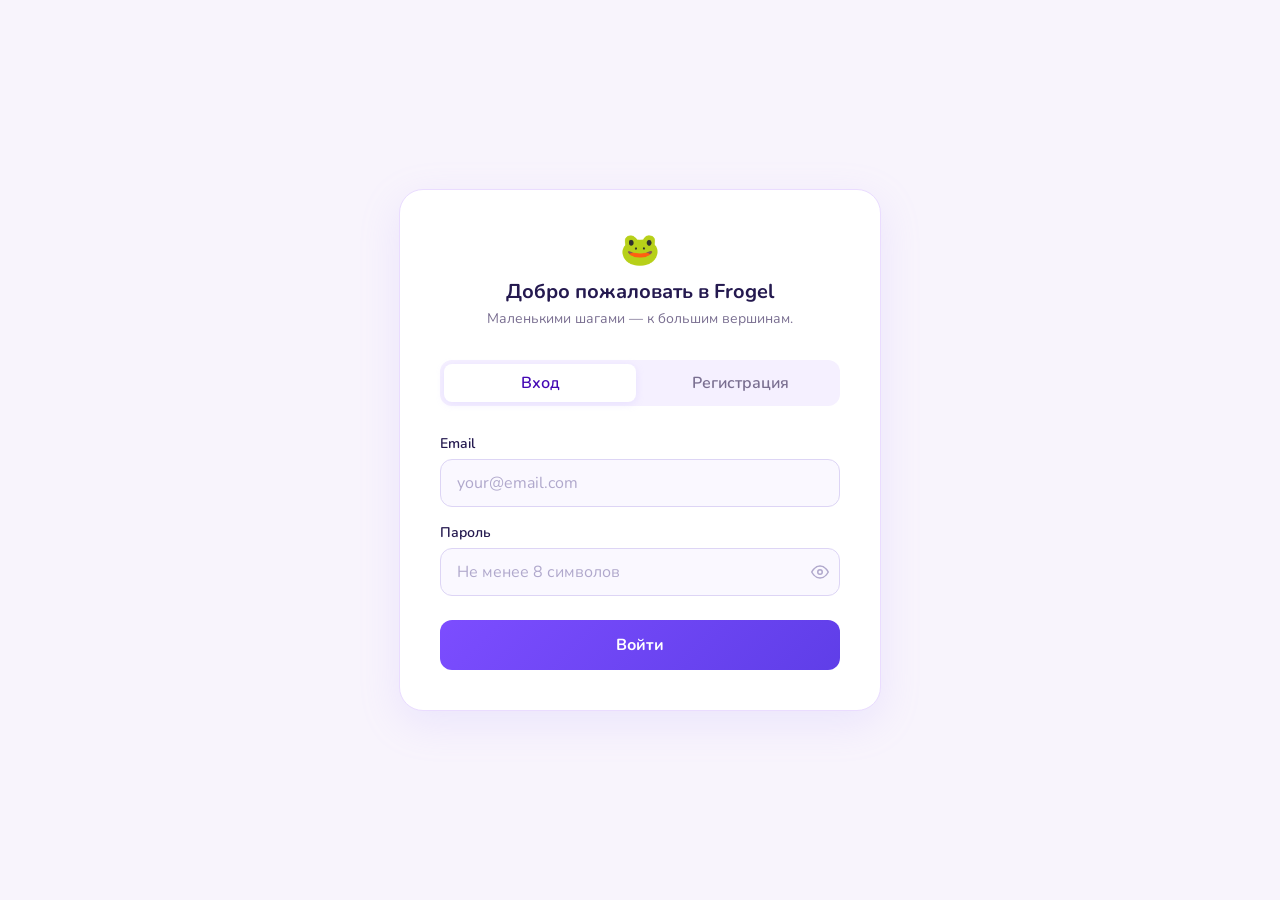
==== commit 9ea6049a: "Polish goal page and error states" ====
--- a/index.html
+++ b/index.html
@@ -14,7 +14,10 @@
 <body>
 <div class="app-header">
     <h1>Frogel 🐸</h1>
-    <button id="logoutButton" class="logout-button" type="button">Выйти</button>
+    <div class="app-nav">
+        <a href="/profile.html" class="nav-link">Профиль</a>
+        <button id="logoutButton" class="logout-button" type="button">Выйти</button>
+    </div>
 </div>
 
 <div class="my-goals-block">
@@ -189,9 +192,30 @@
     </div>
 </div>
 
+<div id="logoutConfirmModal" class="modal hidden">
+    <div class="modal-content delete-goal-modal-content">
+        <h2>Выйти из аккаунта?</h2>
+        <p class="modal-hint">Ты сможешь войти снова в любое время.</p>
+        <div class="modal-actions">
+            <button id="cancelLogoutButton" class="secondary-button" type="button">Остаться</button>
+            <button id="confirmLogoutButton" class="danger-button" type="button">Выйти</button>
+        </div>
+    </div>
+</div>
+
+<div id="goalTitlePopup" class="modal hidden">
+    <div class="modal-content goal-title-popup-content">
+        <h2>Полное название</h2>
+        <p id="goalTitlePopupText" class="goal-title-popup-text"></p>
+        <div class="modal-actions">
+            <button id="closeGoalTitlePopup" class="secondary-button" type="button">Закрыть</button>
+        </div>
+    </div>
+</div>
+
 <script src="api.js"></script>
 <script src="auth.js"></script>
-<script>requireAuth();</script>
+<script>protectPage();</script>
 <script src="deadlineUtils.js"></script>
 <script src="russianTextUtils.js"></script>
 <script src="toastUtils.js"></script>
--- a/styles.css
+++ b/styles.css
@@ -289,6 +289,7 @@
             margin: 0 0 4px;
             color: #24194f;
             font-size: var(--font-lg);
+            text-decoration: none;
             overflow: hidden;
             text-overflow: ellipsis;
             white-space: nowrap;
@@ -2380,4 +2381,284 @@
             color: #9b92b4;
             font-size: 12px;
             line-height: 1.45;
-        }+        }
+
+        .goal-description-block {
+            margin: var(--space-4) 0 var(--space-5);
+            padding: 14px var(--space-4);
+            border-radius: var(--radius-lg);
+            background: rgba(246, 240, 255, 0.7);
+            border: 1px solid rgba(139, 92, 246, 0.16);
+        }
+
+        .goal-description-label {
+            margin-bottom: 6px;
+            font-size: var(--font-xs);
+            font-weight: 700;
+            letter-spacing: 0.04em;
+            text-transform: uppercase;
+            color: #8b6fd6;
+        }
+
+        .goal-description-text {
+            font-size: var(--font-base);
+            line-height: 1.5;
+            color: #4b3f72;
+            white-space: pre-wrap;
+            overflow-wrap: anywhere;
+        }
+
+/* ========== Navigation ========== */
+
+.app-nav {
+    display: flex;
+    align-items: center;
+    gap: 8px;
+}
+
+.nav-link {
+    display: inline-block;
+    padding: 8px 16px;
+    border-radius: 8px;
+    border: 1px solid #eadcff;
+    background: transparent;
+    color: #7a6f91;
+    font-size: 14px;
+    font-weight: 600;
+    font-family: inherit;
+    cursor: pointer;
+    text-decoration: none;
+    transition: background 0.15s, color 0.15s;
+}
+
+.nav-link:hover {
+    background: #f5f0ff;
+    color: #4408b4;
+}
+
+/* ========== Profile page ========== */
+
+.profile-page {
+    /* inherits body max-width and centering */
+}
+
+.profile-header-section {
+    margin-bottom: 24px;
+}
+
+.profile-header-section h2 {
+    margin: 0 0 6px;
+    color: #24194f;
+    font-size: 24px;
+    font-weight: 700;
+}
+
+.profile-header-section p {
+    margin: 0;
+    color: #7a6f91;
+    font-size: 15px;
+}
+
+.profile-loading-state {
+    color: #9b92b4;
+    font-size: 14px;
+    padding: 20px 0;
+}
+
+.profile-error-state {
+    padding: 16px 20px;
+    border-radius: 12px;
+    background: #fff8f8;
+    border: 1px solid #ffd5d5;
+    color: #9b2255;
+    font-size: 14px;
+    line-height: 1.5;
+}
+
+.profile-card {
+    background: #ffffff;
+    border-radius: 16px;
+    border: 1px solid #eadcff;
+    box-shadow: 0 8px 24px rgba(180, 160, 255, 0.12);
+    margin-bottom: 16px;
+    overflow: hidden;
+}
+
+.profile-row {
+    display: grid;
+    grid-template-columns: 160px minmax(0, 1fr);
+    align-items: baseline;
+    gap: 24px;
+    padding: 16px 20px;
+    border-bottom: 1px solid #f1e8ff;
+}
+
+.profile-row:last-child {
+    border-bottom: none;
+}
+
+.profile-label {
+    color: #7a6f91;
+    font-size: 13px;
+    font-weight: 600;
+}
+
+.profile-value {
+    color: #24194f;
+    font-size: 16px;
+    font-weight: 600;
+    overflow-wrap: break-word;
+    min-width: 0;
+}
+
+@media (max-width: 480px) {
+    .profile-row {
+        grid-template-columns: 1fr;
+        gap: 4px;
+    }
+}
+
+.profile-support-card {
+    background: #faf8ff;
+    border-radius: 12px;
+    border: 1px solid #eadcff;
+    padding: 16px 20px;
+    color: #7a6f91;
+    font-size: 14px;
+    line-height: 1.6;
+    margin-bottom: 0;
+}
+
+/* ========== Goal not found state ========== */
+
+.goal-loading-state {
+    color: #9b92b4;
+    font-size: 16px;
+    padding: 24px 0;
+}
+
+.goal-not-found-state {
+    display: flex;
+    justify-content: center;
+    padding: 48px 0;
+}
+
+.goal-not-found-state.hidden {
+    display: none;
+}
+
+.goal-not-found-card {
+    background: #ffffff;
+    border-radius: 20px;
+    border: 1px solid #eadcff;
+    box-shadow: 0 8px 24px rgba(180, 160, 255, 0.12);
+    padding: 40px 32px;
+    max-width: 480px;
+    width: 100%;
+    text-align: center;
+}
+
+.goal-not-found-icon {
+    font-size: 40px;
+    line-height: 1;
+    margin-bottom: 16px;
+}
+
+.goal-not-found-title {
+    margin: 0 0 12px;
+    color: #24194f;
+    font-size: 24px;
+    font-weight: 700;
+}
+
+.goal-not-found-text {
+    margin: 0 0 28px;
+    color: #7a6f91;
+    font-size: 16px;
+    line-height: 1.5;
+}
+
+.goal-not-found-actions {
+    display: flex;
+    gap: 12px;
+    justify-content: center;
+    flex-wrap: wrap;
+}
+
+.goal-not-found-primary {
+    display: inline-block;
+    padding: 12px 24px;
+    border-radius: 12px;
+    background: #8061e2;
+    color: #ffffff;
+    font-size: 16px;
+    font-weight: 700;
+    text-decoration: none;
+    transition: background 0.15s;
+}
+
+.goal-not-found-primary:hover {
+    background: #5f3ee8;
+}
+
+.goal-not-found-secondary {
+    display: inline-block;
+    padding: 12px 24px;
+    border-radius: 12px;
+    background: #f1e8ff;
+    color: #6b4eff;
+    font-size: 16px;
+    font-weight: 600;
+    text-decoration: none;
+    transition: background 0.15s;
+}
+
+.goal-not-found-secondary:hover {
+    background: #e5d8ff;
+}
+
+/* Description block — clickable links */
+.goal-description-text a {
+    color: #6b4eff;
+    text-decoration: underline;
+    text-underline-offset: 3px;
+    overflow-wrap: anywhere;
+}
+
+.goal-description-text a:hover {
+    color: #4408b4;
+}
+
+/* Main page — expandable truncated goal title */
+.goal-title--expandable {
+    cursor: pointer;
+    text-decoration: none;
+}
+
+.goal-title--expandable:hover {
+    text-decoration: underline;
+    text-decoration-color: rgba(128, 97, 226, 0.5);
+    text-underline-offset: 3px;
+}
+
+.goal-title--expandable:focus-visible {
+    text-decoration: underline;
+    text-decoration-color: rgba(128, 97, 226, 0.5);
+    text-underline-offset: 3px;
+    outline: 2px solid rgba(128, 97, 226, 0.4);
+    border-radius: 2px;
+}
+
+/* Goal title popup */
+.goal-title-popup-content {
+    max-width: 420px;
+}
+
+.goal-title-popup-text {
+    margin: 0 0 var(--space-4);
+    color: #24194f;
+    font-size: var(--font-base);
+    line-height: 1.5;
+    overflow-wrap: anywhere;
+    word-break: break-word;
+}
